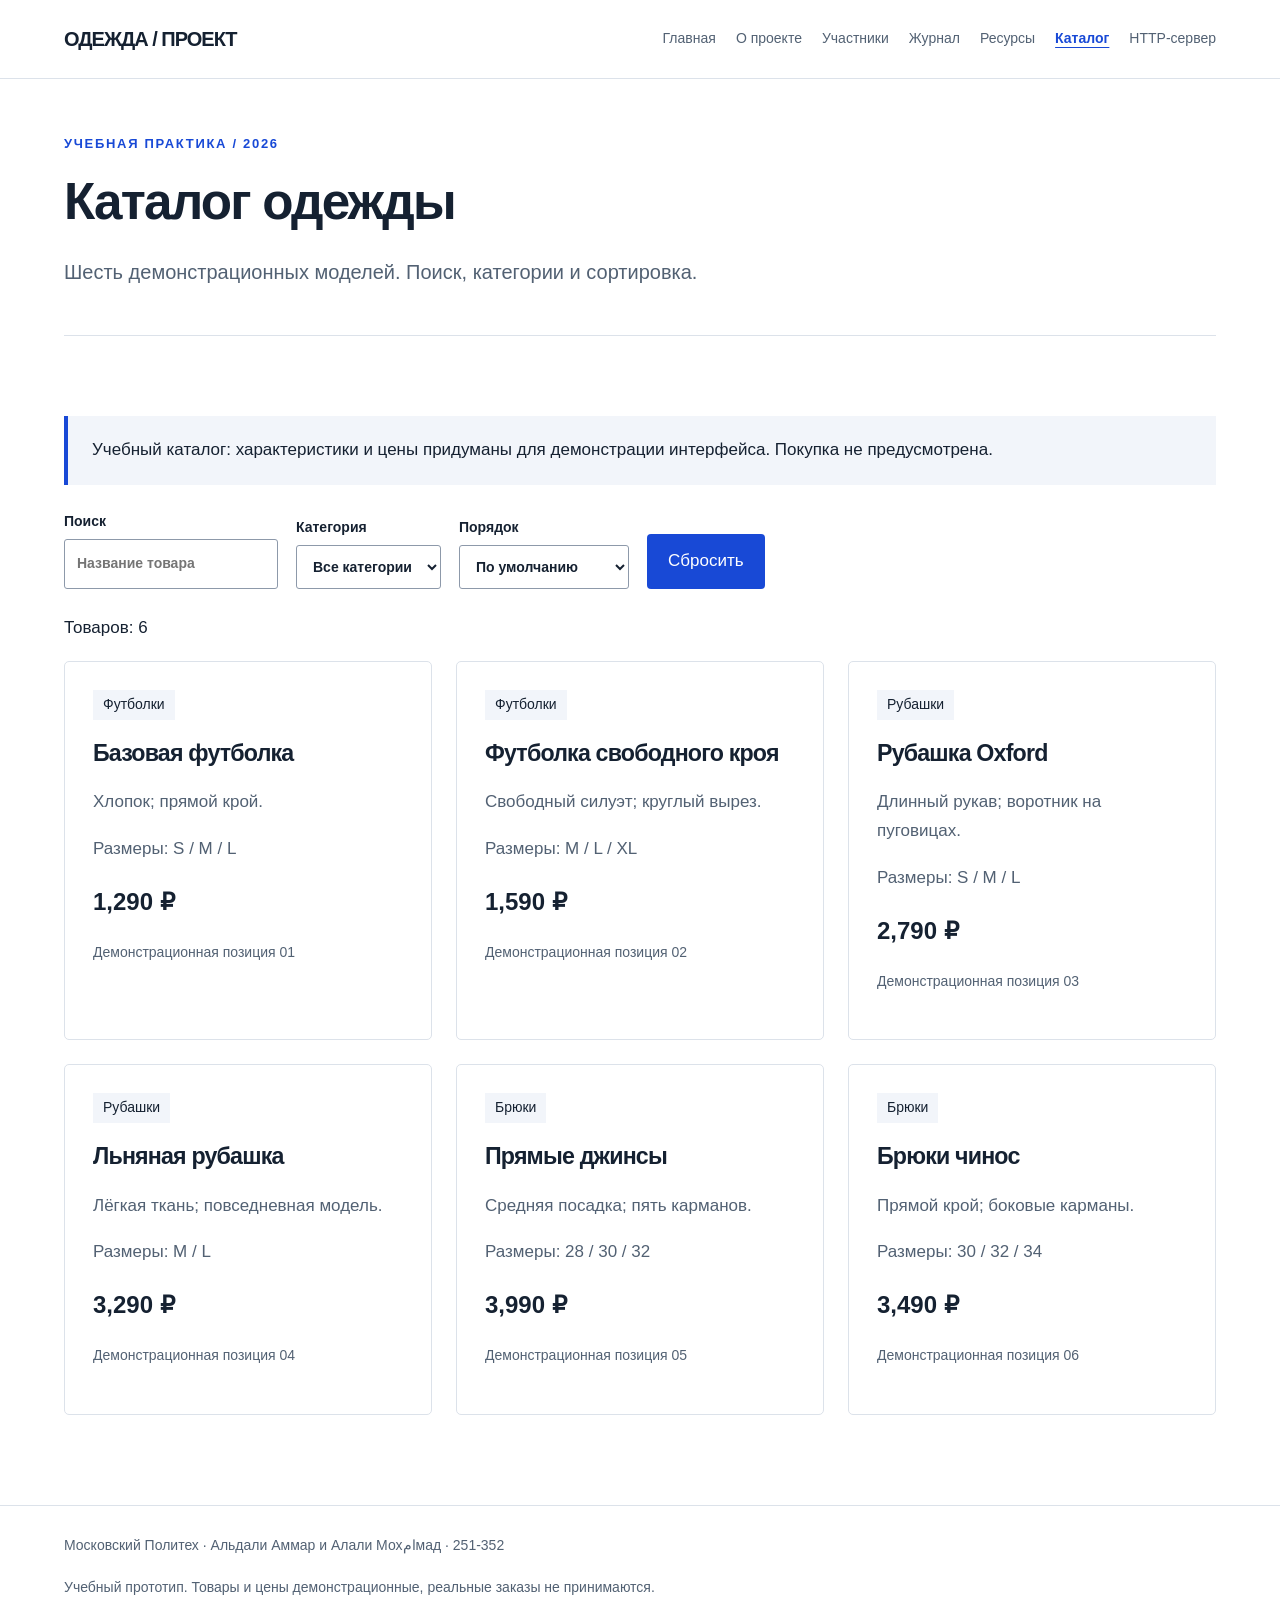
==== catalog.html @ b1fa5cef "Publish project website" ====
<!doctype html><html lang="ru"><head><meta charset="utf-8"><meta name="viewport" content="width=device-width, initial-scale=1"><meta name="description" content="Каталог одежды — учебный проект магазина одежды, группа 251-352"><title>Каталог одежды | Одежда / проект</title><link rel="stylesheet" href="style.css"></head><body><a class="skip" href="#main">К содержимому</a><header><div class="container header"><a class="brand" href="index.html">ОДЕЖДА / ПРОЕКТ</a><nav aria-label="Основная навигация"><a href="index.html">Главная</a><a href="about.html">О проекте</a><a href="members.html">Участники</a><a href="journal.html">Журнал</a><a href="resources.html">Ресурсы</a><a href="catalog.html" aria-current="page">Каталог</a><a href="technology.html">HTTP-сервер</a></nav></div></header><main id="main"><div class="container page-title"><p class="eyebrow">Учебная практика / 2026</p><h1>Каталог одежды</h1><p class="lead">Шесть демонстрационных моделей. Поиск, категории и сортировка.</p></div><section class="container section"><p class="note">Учебный каталог: характеристики и цены придуманы для демонстрации интерфейса. Покупка не предусмотрена.</p><div class="filters" id="filters" hidden><label>Поиск<input id="search" type="search" placeholder="Название товара"></label><label>Категория<select id="category"><option value="">Все категории</option><option>Футболки</option><option>Рубашки</option><option>Брюки</option></select></label><label>Порядок<select id="sort"><option value="default">По умолчанию</option><option value="asc">Сначала дешевле</option><option value="desc">Сначала дороже</option></select></label><button id="reset" type="button">Сбросить</button></div><p id="count" role="status" aria-live="polite">Товаров: 6</p><div class="grid" id="products"><article class="card product" data-name="Базовая футболка" data-category="Футболки" data-price="1290"><span class="tag">Футболки</span><h2 style="font-size:1.45rem">Базовая футболка</h2><p>Хлопок; прямой крой.</p><p>Размеры: S / M / L</p><p class="price">1,290 ₽</p><p class="meta">Демонстрационная позиция 01</p></article><article class="card product" data-name="Футболка свободного кроя" data-category="Футболки" data-price="1590"><span class="tag">Футболки</span><h2 style="font-size:1.45rem">Футболка свободного кроя</h2><p>Свободный силуэт; круглый вырез.</p><p>Размеры: M / L / XL</p><p class="price">1,590 ₽</p><p class="meta">Демонстрационная позиция 02</p></article><article class="card product" data-name="Рубашка Oxford" data-category="Рубашки" data-price="2790"><span class="tag">Рубашки</span><h2 style="font-size:1.45rem">Рубашка Oxford</h2><p>Длинный рукав; воротник на пуговицах.</p><p>Размеры: S / M / L</p><p class="price">2,790 ₽</p><p class="meta">Демонстрационная позиция 03</p></article><article class="card product" data-name="Льняная рубашка" data-category="Рубашки" data-price="3290"><span class="tag">Рубашки</span><h2 style="font-size:1.45rem">Льняная рубашка</h2><p>Лёгкая ткань; повседневная модель.</p><p>Размеры: M / L</p><p class="price">3,290 ₽</p><p class="meta">Демонстрационная позиция 04</p></article><article class="card product" data-name="Прямые джинсы" data-category="Брюки" data-price="3990"><span class="tag">Брюки</span><h2 style="font-size:1.45rem">Прямые джинсы</h2><p>Средняя посадка; пять карманов.</p><p>Размеры: 28 / 30 / 32</p><p class="price">3,990 ₽</p><p class="meta">Демонстрационная позиция 05</p></article><article class="card product" data-name="Брюки чинос" data-category="Брюки" data-price="3490"><span class="tag">Брюки</span><h2 style="font-size:1.45rem">Брюки чинос</h2><p>Прямой крой; боковые карманы.</p><p>Размеры: 30 / 32 / 34</p><p class="price">3,490 ₽</p><p class="meta">Демонстрационная позиция 06</p></article></div><p id="empty" hidden>Ничего не найдено. Измените запрос или сбросьте фильтры.</p><noscript><p>Для поиска и сортировки включите JavaScript. Все товары показаны выше.</p></noscript></section><script src="catalog.js" defer></script></main><footer><div class="container"><p>Московский Политех · Альдали Аммар и Алали Мохامмад · 251-352</p><p>Учебный прототип. Товары и цены демонстрационные, реальные заказы не принимаются.</p></div></footer></body></html>
---- style.css ----
:root{--ink:#152131;--muted:#526173;--blue:#1849d6;--line:#dce2ea;--paper:#fff;--wash:#f2f5fa}*{box-sizing:border-box}body{margin:0;background:var(--paper);color:var(--ink);font:17px/1.7 Arial,sans-serif}a{color:var(--blue);text-underline-offset:4px}a:hover{text-decoration-thickness:2px}a:focus-visible,button:focus-visible,input:focus-visible,select:focus-visible{outline:3px solid #cf7900;outline-offset:4px}.container{width:min(1160px,90%);margin:auto}.skip{position:absolute;top:-100px;background:#fff;padding:12px;z-index:5}.skip:focus{top:0}header{border-bottom:1px solid var(--line);background:white}.header{display:flex;justify-content:space-between;gap:25px;align-items:center;padding:22px 0}.brand{font-size:20px;font-weight:800;text-decoration:none;color:var(--ink);letter-spacing:-1px}nav{display:flex;flex-wrap:wrap;gap:12px 20px}nav a{font-size:14px;text-decoration:none;color:var(--muted)}nav a[aria-current]{color:var(--blue);font-weight:bold;text-decoration:underline}h1,h2,h3{line-height:1.14;letter-spacing:-.035em}h1{font-size:clamp(2.3rem,5vw,4.8rem);margin:14px 0 24px}h2{font-size:clamp(1.7rem,3vw,2.6rem);margin:12px 0 22px}h3{font-size:1.3rem}p{margin:0 0 18px}.eyebrow{font-size:13px;letter-spacing:.13em;text-transform:uppercase;font-weight:bold;color:var(--blue)}.hero{display:grid;grid-template-columns:1.05fr 1fr;gap:50px;padding:68px 0;align-items:center}.hero img{width:100%;height:510px;object-fit:cover;border-radius:3px}.lead{font-size:20px;color:var(--muted);max-width:740px}.button,button{display:inline-block;background:var(--blue);color:#fff;padding:13px 21px;border:0;border-radius:4px;font:inherit;text-decoration:none;cursor:pointer}.secondary{background:var(--wash);color:var(--ink)}.actions{display:flex;flex-wrap:wrap;gap:12px;margin:25px 0}.section{padding:55px 0}.band{background:var(--wash)}.grid{display:grid;grid-template-columns:repeat(3,1fr);gap:24px}.two{grid-template-columns:repeat(2,1fr)}.card{padding:28px;border:1px solid var(--line);background:white;border-radius:5px}.number{font-size:14px;color:var(--blue);font-weight:bold}.card p{color:var(--muted)}.page-title{padding:54px 0 28px;border-bottom:1px solid var(--line)}.page-title h1{font-size:clamp(2.2rem,4vw,3.5rem)}.prose{max-width:850px}.prose h2{margin-top:40px}.prose img,.diagram{width:100%;height:auto}.note{padding:20px 24px;border-left:4px solid var(--blue);background:var(--wash);margin:25px 0}footer{border-top:1px solid var(--line);padding:28px 0;margin-top:35px;color:var(--muted);font-size:14px}.meta{color:var(--muted);font-size:14px}.timeline article{padding:24px 0 24px 28px;border-left:2px solid var(--line)}.timeline time{color:var(--blue);font-weight:bold;font-size:14px}.tag{display:inline-block;background:var(--wash);padding:3px 10px;font-size:14px;margin-bottom:8px}.price{font-size:24px;font-weight:bold;color:var(--ink)!important}.filters{display:flex;flex-wrap:wrap;gap:18px;align-items:end;margin:25px 0}.filters label{display:flex;flex-direction:column;font-size:14px;font-weight:bold;gap:5px}input,select{font:inherit;padding:12px;border:1px solid #8d99aa;border-radius:3px;background:white;color:var(--ink);max-width:100%}pre{overflow:auto;background:#152131;color:#f5f7fc;padding:20px;border-radius:4px;font-size:14px}code{overflow-wrap:anywhere}table{width:100%;border-collapse:collapse;font-size:15px}td,th{padding:12px;text-align:left;border-bottom:1px solid var(--line);vertical-align:top}th{background:var(--wash)}.table-wrap{overflow:auto}details{border-bottom:1px solid var(--line);padding:15px 0}summary{cursor:pointer;font-weight:bold}figure{margin:30px 0}figcaption{font-size:14px;color:var(--muted)}[hidden]{display:none!important}@media(max-width:850px){.header{display:block}nav{margin-top:16px}.hero{grid-template-columns:1fr;padding:35px 0;gap:22px}.hero img{height:300px}.grid{grid-template-columns:1fr 1fr}}@media(max-width:560px){.grid,.two{grid-template-columns:1fr}.section{padding:30px 0}.card{padding:22px}.filters,.filters label{width:100%}.hero img{height:240px}.lead{font-size:18px}nav{gap:12px}.page-title{padding-top:30px}}
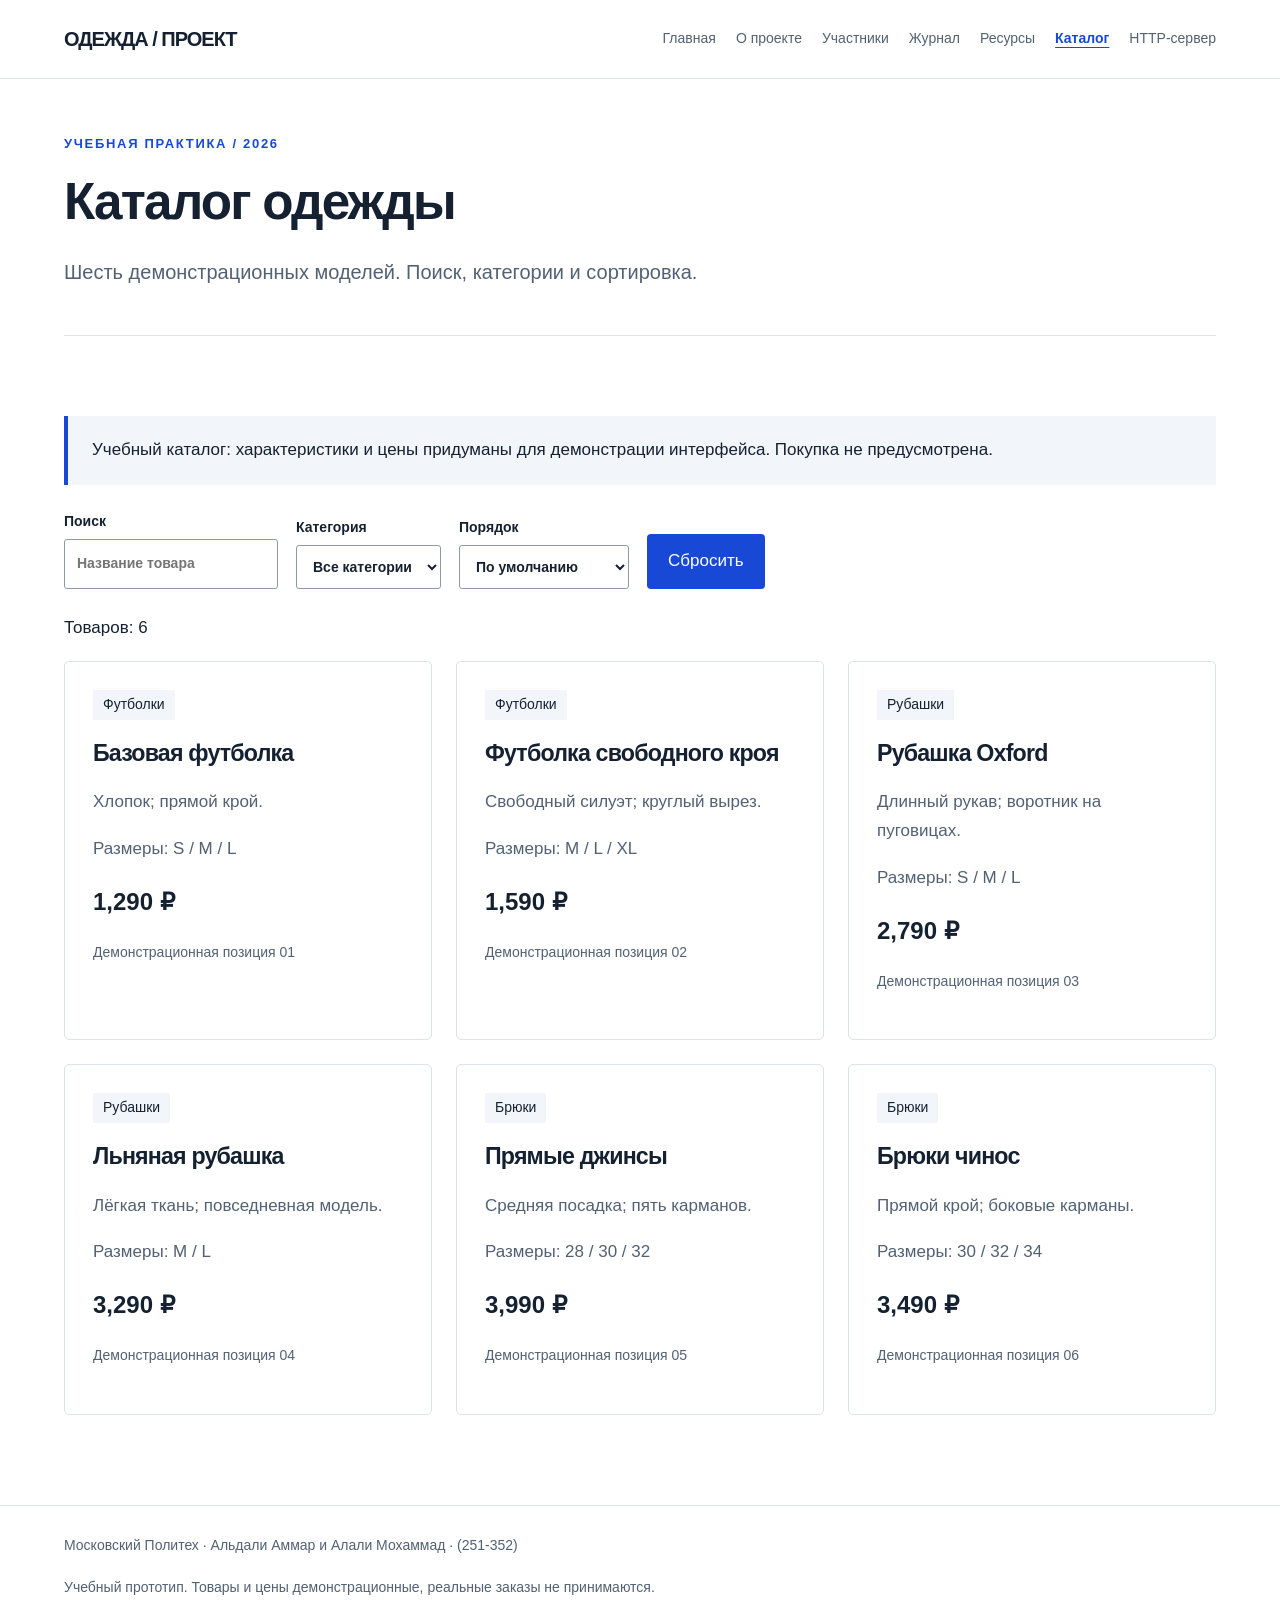
==== commit 640e2e8a: "Update website content and remove demo video" ====
--- a/catalog.html
+++ b/catalog.html
@@ -1 +1 @@
-<!doctype html><html lang="ru"><head><meta charset="utf-8"><meta name="viewport" content="width=device-width, initial-scale=1"><meta name="description" content="Каталог одежды — учебный проект магазина одежды, группа 251-352"><title>Каталог одежды | Одежда / проект</title><link rel="stylesheet" href="style.css"></head><body><a class="skip" href="#main">К содержимому</a><header><div class="container header"><a class="brand" href="index.html">ОДЕЖДА / ПРОЕКТ</a><nav aria-label="Основная навигация"><a href="index.html">Главная</a><a href="about.html">О проекте</a><a href="members.html">Участники</a><a href="journal.html">Журнал</a><a href="resources.html">Ресурсы</a><a href="catalog.html" aria-current="page">Каталог</a><a href="technology.html">HTTP-сервер</a></nav></div></header><main id="main"><div class="container page-title"><p class="eyebrow">Учебная практика / 2026</p><h1>Каталог одежды</h1><p class="lead">Шесть демонстрационных моделей. Поиск, категории и сортировка.</p></div><section class="container section"><p class="note">Учебный каталог: характеристики и цены придуманы для демонстрации интерфейса. Покупка не предусмотрена.</p><div class="filters" id="filters" hidden><label>Поиск<input id="search" type="search" placeholder="Название товара"></label><label>Категория<select id="category"><option value="">Все категории</option><option>Футболки</option><option>Рубашки</option><option>Брюки</option></select></label><label>Порядок<select id="sort"><option value="default">По умолчанию</option><option value="asc">Сначала дешевле</option><option value="desc">Сначала дороже</option></select></label><button id="reset" type="button">Сбросить</button></div><p id="count" role="status" aria-live="polite">Товаров: 6</p><div class="grid" id="products"><article class="card product" data-name="Базовая футболка" data-category="Футболки" data-price="1290"><span class="tag">Футболки</span><h2 style="font-size:1.45rem">Базовая футболка</h2><p>Хлопок; прямой крой.</p><p>Размеры: S / M / L</p><p class="price">1,290 ₽</p><p class="meta">Демонстрационная позиция 01</p></article><article class="card product" data-name="Футболка свободного кроя" data-category="Футболки" data-price="1590"><span class="tag">Футболки</span><h2 style="font-size:1.45rem">Футболка свободного кроя</h2><p>Свободный силуэт; круглый вырез.</p><p>Размеры: M / L / XL</p><p class="price">1,590 ₽</p><p class="meta">Демонстрационная позиция 02</p></article><article class="card product" data-name="Рубашка Oxford" data-category="Рубашки" data-price="2790"><span class="tag">Рубашки</span><h2 style="font-size:1.45rem">Рубашка Oxford</h2><p>Длинный рукав; воротник на пуговицах.</p><p>Размеры: S / M / L</p><p class="price">2,790 ₽</p><p class="meta">Демонстрационная позиция 03</p></article><article class="card product" data-name="Льняная рубашка" data-category="Рубашки" data-price="3290"><span class="tag">Рубашки</span><h2 style="font-size:1.45rem">Льняная рубашка</h2><p>Лёгкая ткань; повседневная модель.</p><p>Размеры: M / L</p><p class="price">3,290 ₽</p><p class="meta">Демонстрационная позиция 04</p></article><article class="card product" data-name="Прямые джинсы" data-category="Брюки" data-price="3990"><span class="tag">Брюки</span><h2 style="font-size:1.45rem">Прямые джинсы</h2><p>Средняя посадка; пять карманов.</p><p>Размеры: 28 / 30 / 32</p><p class="price">3,990 ₽</p><p class="meta">Демонстрационная позиция 05</p></article><article class="card product" data-name="Брюки чинос" data-category="Брюки" data-price="3490"><span class="tag">Брюки</span><h2 style="font-size:1.45rem">Брюки чинос</h2><p>Прямой крой; боковые карманы.</p><p>Размеры: 30 / 32 / 34</p><p class="price">3,490 ₽</p><p class="meta">Демонстрационная позиция 06</p></article></div><p id="empty" hidden>Ничего не найдено. Измените запрос или сбросьте фильтры.</p><noscript><p>Для поиска и сортировки включите JavaScript. Все товары показаны выше.</p></noscript></section><script src="catalog.js" defer></script></main><footer><div class="container"><p>Московский Политех · Альдали Аммар и Алали Мохامмад · 251-352</p><p>Учебный прототип. Товары и цены демонстрационные, реальные заказы не принимаются.</p></div></footer></body></html>
+<!doctype html><html lang="ru"><head><meta charset="utf-8"><meta name="viewport" content="width=device-width, initial-scale=1"><meta name="description" content="Каталог одежды — учебный проект магазина одежды, группа 251-352"><title>Каталог одежды | Одежда / проект</title><link rel="stylesheet" href="style.css"></head><body><a class="skip" href="#main">К содержимому</a><header><div class="container header"><a class="brand" href="index.html">ОДЕЖДА / ПРОЕКТ</a><nav aria-label="Основная навигация"><a href="index.html">Главная</a><a href="about.html">О проекте</a><a href="members.html">Участники</a><a href="journal.html">Журнал</a><a href="resources.html">Ресурсы</a><a href="catalog.html" aria-current="page">Каталог</a><a href="technology.html">HTTP-сервер</a></nav></div></header><main id="main"><div class="container page-title"><p class="eyebrow">Учебная практика / 2026</p><h1>Каталог одежды</h1><p class="lead">Шесть демонстрационных моделей. Поиск, категории и сортировка.</p></div><section class="container section"><p class="note">Учебный каталог: характеристики и цены придуманы для демонстрации интерфейса. Покупка не предусмотрена.</p><div class="filters" id="filters" hidden><label>Поиск<input id="search" type="search" placeholder="Название товара"></label><label>Категория<select id="category"><option value="">Все категории</option><option>Футболки</option><option>Рубашки</option><option>Брюки</option></select></label><label>Порядок<select id="sort"><option value="default">По умолчанию</option><option value="asc">Сначала дешевле</option><option value="desc">Сначала дороже</option></select></label><button id="reset" type="button">Сбросить</button></div><p id="count" role="status" aria-live="polite">Товаров: 6</p><div class="grid" id="products"><article class="card product" data-name="Базовая футболка" data-category="Футболки" data-price="1290"><span class="tag">Футболки</span><h2 style="font-size:1.45rem">Базовая футболка</h2><p>Хлопок; прямой крой.</p><p>Размеры: S / M / L</p><p class="price">1,290 ₽</p><p class="meta">Демонстрационная позиция 01</p></article><article class="card product" data-name="Футболка свободного кроя" data-category="Футболки" data-price="1590"><span class="tag">Футболки</span><h2 style="font-size:1.45rem">Футболка свободного кроя</h2><p>Свободный силуэт; круглый вырез.</p><p>Размеры: M / L / XL</p><p class="price">1,590 ₽</p><p class="meta">Демонстрационная позиция 02</p></article><article class="card product" data-name="Рубашка Oxford" data-category="Рубашки" data-price="2790"><span class="tag">Рубашки</span><h2 style="font-size:1.45rem">Рубашка Oxford</h2><p>Длинный рукав; воротник на пуговицах.</p><p>Размеры: S / M / L</p><p class="price">2,790 ₽</p><p class="meta">Демонстрационная позиция 03</p></article><article class="card product" data-name="Льняная рубашка" data-category="Рубашки" data-price="3290"><span class="tag">Рубашки</span><h2 style="font-size:1.45rem">Льняная рубашка</h2><p>Лёгкая ткань; повседневная модель.</p><p>Размеры: M / L</p><p class="price">3,290 ₽</p><p class="meta">Демонстрационная позиция 04</p></article><article class="card product" data-name="Прямые джинсы" data-category="Брюки" data-price="3990"><span class="tag">Брюки</span><h2 style="font-size:1.45rem">Прямые джинсы</h2><p>Средняя посадка; пять карманов.</p><p>Размеры: 28 / 30 / 32</p><p class="price">3,990 ₽</p><p class="meta">Демонстрационная позиция 05</p></article><article class="card product" data-name="Брюки чинос" data-category="Брюки" data-price="3490"><span class="tag">Брюки</span><h2 style="font-size:1.45rem">Брюки чинос</h2><p>Прямой крой; боковые карманы.</p><p>Размеры: 30 / 32 / 34</p><p class="price">3,490 ₽</p><p class="meta">Демонстрационная позиция 06</p></article></div><p id="empty" hidden>Ничего не найдено. Измените запрос или сбросьте фильтры.</p><noscript><p>Для поиска и сортировки включите JavaScript. Все товары показаны выше.</p></noscript></section><script src="catalog.js" defer></script></main><footer><div class="container"><p>Московский Политех · Альдали Аммар и Алали Мохаммад · (251-352)</p><p>Учебный прототип. Товары и цены демонстрационные, реальные заказы не принимаются.</p></div></footer></body></html>
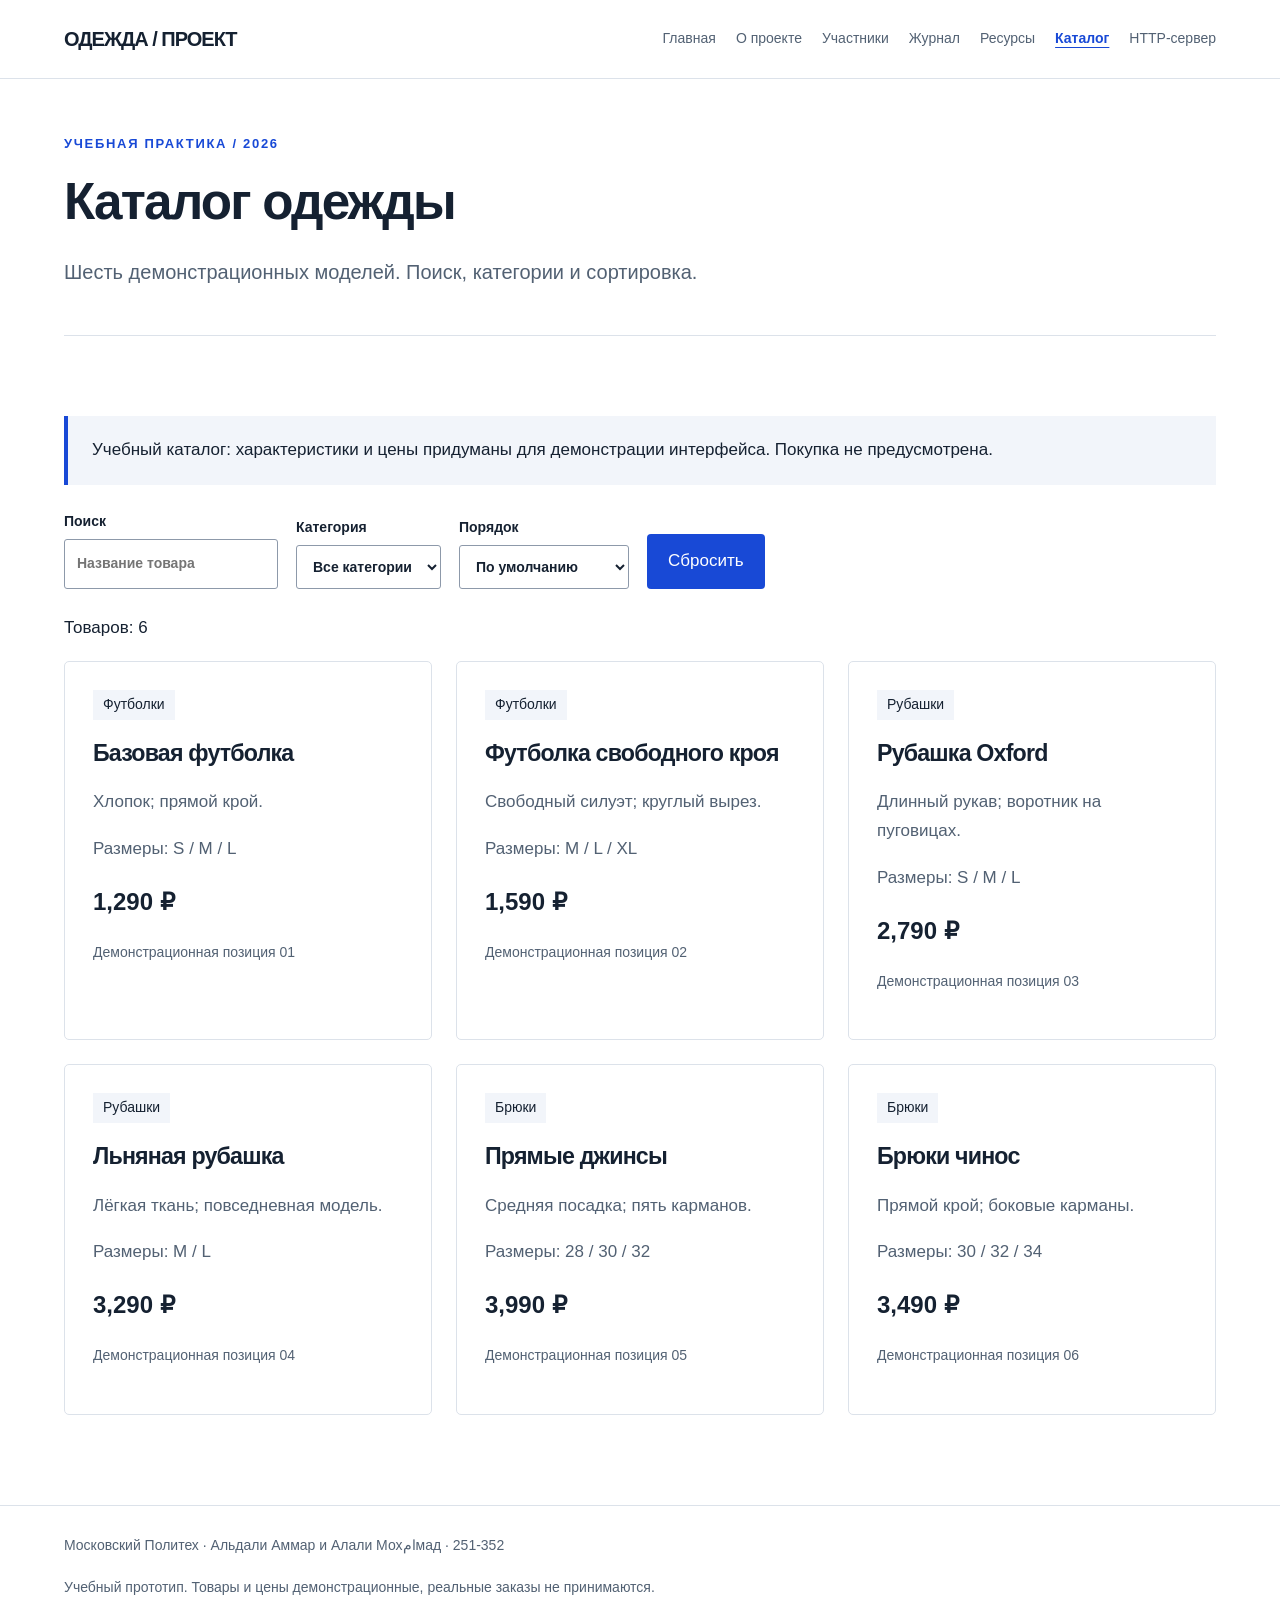
==== commit 84708d5a: "Restore website edits and remove demo video" ====
--- a/catalog.html
+++ b/catalog.html
@@ -1 +1 @@
-<!doctype html><html lang="ru"><head><meta charset="utf-8"><meta name="viewport" content="width=device-width, initial-scale=1"><meta name="description" content="Каталог одежды — учебный проект магазина одежды, группа 251-352"><title>Каталог одежды | Одежда / проект</title><link rel="stylesheet" href="style.css"></head><body><a class="skip" href="#main">К содержимому</a><header><div class="container header"><a class="brand" href="index.html">ОДЕЖДА / ПРОЕКТ</a><nav aria-label="Основная навигация"><a href="index.html">Главная</a><a href="about.html">О проекте</a><a href="members.html">Участники</a><a href="journal.html">Журнал</a><a href="resources.html">Ресурсы</a><a href="catalog.html" aria-current="page">Каталог</a><a href="technology.html">HTTP-сервер</a></nav></div></header><main id="main"><div class="container page-title"><p class="eyebrow">Учебная практика / 2026</p><h1>Каталог одежды</h1><p class="lead">Шесть демонстрационных моделей. Поиск, категории и сортировка.</p></div><section class="container section"><p class="note">Учебный каталог: характеристики и цены придуманы для демонстрации интерфейса. Покупка не предусмотрена.</p><div class="filters" id="filters" hidden><label>Поиск<input id="search" type="search" placeholder="Название товара"></label><label>Категория<select id="category"><option value="">Все категории</option><option>Футболки</option><option>Рубашки</option><option>Брюки</option></select></label><label>Порядок<select id="sort"><option value="default">По умолчанию</option><option value="asc">Сначала дешевле</option><option value="desc">Сначала дороже</option></select></label><button id="reset" type="button">Сбросить</button></div><p id="count" role="status" aria-live="polite">Товаров: 6</p><div class="grid" id="products"><article class="card product" data-name="Базовая футболка" data-category="Футболки" data-price="1290"><span class="tag">Футболки</span><h2 style="font-size:1.45rem">Базовая футболка</h2><p>Хлопок; прямой крой.</p><p>Размеры: S / M / L</p><p class="price">1,290 ₽</p><p class="meta">Демонстрационная позиция 01</p></article><article class="card product" data-name="Футболка свободного кроя" data-category="Футболки" data-price="1590"><span class="tag">Футболки</span><h2 style="font-size:1.45rem">Футболка свободного кроя</h2><p>Свободный силуэт; круглый вырез.</p><p>Размеры: M / L / XL</p><p class="price">1,590 ₽</p><p class="meta">Демонстрационная позиция 02</p></article><article class="card product" data-name="Рубашка Oxford" data-category="Рубашки" data-price="2790"><span class="tag">Рубашки</span><h2 style="font-size:1.45rem">Рубашка Oxford</h2><p>Длинный рукав; воротник на пуговицах.</p><p>Размеры: S / M / L</p><p class="price">2,790 ₽</p><p class="meta">Демонстрационная позиция 03</p></article><article class="card product" data-name="Льняная рубашка" data-category="Рубашки" data-price="3290"><span class="tag">Рубашки</span><h2 style="font-size:1.45rem">Льняная рубашка</h2><p>Лёгкая ткань; повседневная модель.</p><p>Размеры: M / L</p><p class="price">3,290 ₽</p><p class="meta">Демонстрационная позиция 04</p></article><article class="card product" data-name="Прямые джинсы" data-category="Брюки" data-price="3990"><span class="tag">Брюки</span><h2 style="font-size:1.45rem">Прямые джинсы</h2><p>Средняя посадка; пять карманов.</p><p>Размеры: 28 / 30 / 32</p><p class="price">3,990 ₽</p><p class="meta">Демонстрационная позиция 05</p></article><article class="card product" data-name="Брюки чинос" data-category="Брюки" data-price="3490"><span class="tag">Брюки</span><h2 style="font-size:1.45rem">Брюки чинос</h2><p>Прямой крой; боковые карманы.</p><p>Размеры: 30 / 32 / 34</p><p class="price">3,490 ₽</p><p class="meta">Демонстрационная позиция 06</p></article></div><p id="empty" hidden>Ничего не найдено. Измените запрос или сбросьте фильтры.</p><noscript><p>Для поиска и сортировки включите JavaScript. Все товары показаны выше.</p></noscript></section><script src="catalog.js" defer></script></main><footer><div class="container"><p>Московский Политех · Альдали Аммар и Алали Мохаммад · (251-352)</p><p>Учебный прототип. Товары и цены демонстрационные, реальные заказы не принимаются.</p></div></footer></body></html>
+<!doctype html><html lang="ru"><head><meta charset="utf-8"><meta name="viewport" content="width=device-width, initial-scale=1"><meta name="description" content="Каталог одежды — учебный проект магазина одежды, группа 251-352"><title>Каталог одежды | Одежда / проект</title><link rel="stylesheet" href="style.css"></head><body><a class="skip" href="#main">К содержимому</a><header><div class="container header"><a class="brand" href="index.html">ОДЕЖДА / ПРОЕКТ</a><nav aria-label="Основная навигация"><a href="index.html">Главная</a><a href="about.html">О проекте</a><a href="members.html">Участники</a><a href="journal.html">Журнал</a><a href="resources.html">Ресурсы</a><a href="catalog.html" aria-current="page">Каталог</a><a href="technology.html">HTTP-сервер</a></nav></div></header><main id="main"><div class="container page-title"><p class="eyebrow">Учебная практика / 2026</p><h1>Каталог одежды</h1><p class="lead">Шесть демонстрационных моделей. Поиск, категории и сортировка.</p></div><section class="container section"><p class="note">Учебный каталог: характеристики и цены придуманы для демонстрации интерфейса. Покупка не предусмотрена.</p><div class="filters" id="filters" hidden><label>Поиск<input id="search" type="search" placeholder="Название товара"></label><label>Категория<select id="category"><option value="">Все категории</option><option>Футболки</option><option>Рубашки</option><option>Брюки</option></select></label><label>Порядок<select id="sort"><option value="default">По умолчанию</option><option value="asc">Сначала дешевле</option><option value="desc">Сначала дороже</option></select></label><button id="reset" type="button">Сбросить</button></div><p id="count" role="status" aria-live="polite">Товаров: 6</p><div class="grid" id="products"><article class="card product" data-name="Базовая футболка" data-category="Футболки" data-price="1290"><span class="tag">Футболки</span><h2 style="font-size:1.45rem">Базовая футболка</h2><p>Хлопок; прямой крой.</p><p>Размеры: S / M / L</p><p class="price">1,290 ₽</p><p class="meta">Демонстрационная позиция 01</p></article><article class="card product" data-name="Футболка свободного кроя" data-category="Футболки" data-price="1590"><span class="tag">Футболки</span><h2 style="font-size:1.45rem">Футболка свободного кроя</h2><p>Свободный силуэт; круглый вырез.</p><p>Размеры: M / L / XL</p><p class="price">1,590 ₽</p><p class="meta">Демонстрационная позиция 02</p></article><article class="card product" data-name="Рубашка Oxford" data-category="Рубашки" data-price="2790"><span class="tag">Рубашки</span><h2 style="font-size:1.45rem">Рубашка Oxford</h2><p>Длинный рукав; воротник на пуговицах.</p><p>Размеры: S / M / L</p><p class="price">2,790 ₽</p><p class="meta">Демонстрационная позиция 03</p></article><article class="card product" data-name="Льняная рубашка" data-category="Рубашки" data-price="3290"><span class="tag">Рубашки</span><h2 style="font-size:1.45rem">Льняная рубашка</h2><p>Лёгкая ткань; повседневная модель.</p><p>Размеры: M / L</p><p class="price">3,290 ₽</p><p class="meta">Демонстрационная позиция 04</p></article><article class="card product" data-name="Прямые джинсы" data-category="Брюки" data-price="3990"><span class="tag">Брюки</span><h2 style="font-size:1.45rem">Прямые джинсы</h2><p>Средняя посадка; пять карманов.</p><p>Размеры: 28 / 30 / 32</p><p class="price">3,990 ₽</p><p class="meta">Демонстрационная позиция 05</p></article><article class="card product" data-name="Брюки чинос" data-category="Брюки" data-price="3490"><span class="tag">Брюки</span><h2 style="font-size:1.45rem">Брюки чинос</h2><p>Прямой крой; боковые карманы.</p><p>Размеры: 30 / 32 / 34</p><p class="price">3,490 ₽</p><p class="meta">Демонстрационная позиция 06</p></article></div><p id="empty" hidden>Ничего не найдено. Измените запрос или сбросьте фильтры.</p><noscript><p>Для поиска и сортировки включите JavaScript. Все товары показаны выше.</p></noscript></section><script src="catalog.js" defer></script></main><footer><div class="container"><p>Московский Политех · Альдали Аммар и Алали Мохامмад · 251-352</p><p>Учебный прототип. Товары и цены демонстрационные, реальные заказы не принимаются.</p></div></footer></body></html>
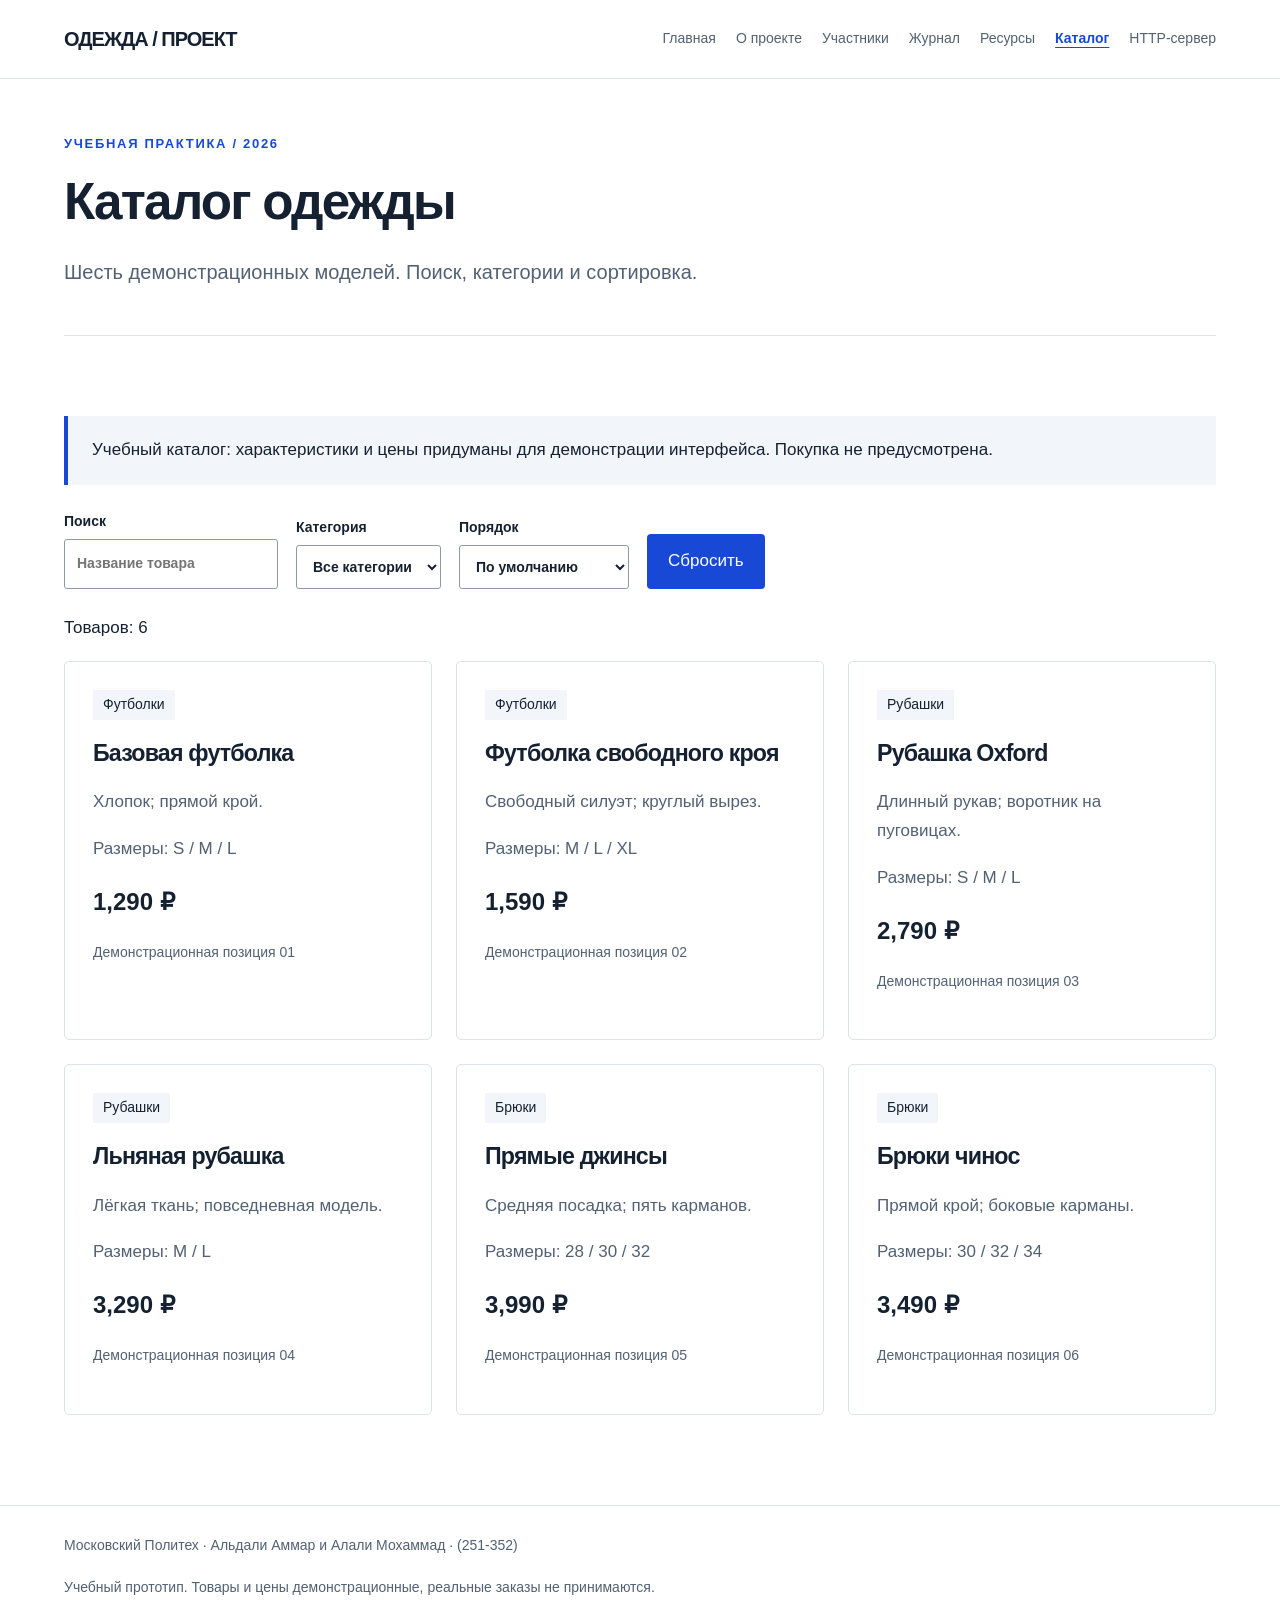
==== commit bf54a815: "Restore final website edits" ====
--- a/catalog.html
+++ b/catalog.html
@@ -1 +1 @@
-<!doctype html><html lang="ru"><head><meta charset="utf-8"><meta name="viewport" content="width=device-width, initial-scale=1"><meta name="description" content="Каталог одежды — учебный проект магазина одежды, группа 251-352"><title>Каталог одежды | Одежда / проект</title><link rel="stylesheet" href="style.css"></head><body><a class="skip" href="#main">К содержимому</a><header><div class="container header"><a class="brand" href="index.html">ОДЕЖДА / ПРОЕКТ</a><nav aria-label="Основная навигация"><a href="index.html">Главная</a><a href="about.html">О проекте</a><a href="members.html">Участники</a><a href="journal.html">Журнал</a><a href="resources.html">Ресурсы</a><a href="catalog.html" aria-current="page">Каталог</a><a href="technology.html">HTTP-сервер</a></nav></div></header><main id="main"><div class="container page-title"><p class="eyebrow">Учебная практика / 2026</p><h1>Каталог одежды</h1><p class="lead">Шесть демонстрационных моделей. Поиск, категории и сортировка.</p></div><section class="container section"><p class="note">Учебный каталог: характеристики и цены придуманы для демонстрации интерфейса. Покупка не предусмотрена.</p><div class="filters" id="filters" hidden><label>Поиск<input id="search" type="search" placeholder="Название товара"></label><label>Категория<select id="category"><option value="">Все категории</option><option>Футболки</option><option>Рубашки</option><option>Брюки</option></select></label><label>Порядок<select id="sort"><option value="default">По умолчанию</option><option value="asc">Сначала дешевле</option><option value="desc">Сначала дороже</option></select></label><button id="reset" type="button">Сбросить</button></div><p id="count" role="status" aria-live="polite">Товаров: 6</p><div class="grid" id="products"><article class="card product" data-name="Базовая футболка" data-category="Футболки" data-price="1290"><span class="tag">Футболки</span><h2 style="font-size:1.45rem">Базовая футболка</h2><p>Хлопок; прямой крой.</p><p>Размеры: S / M / L</p><p class="price">1,290 ₽</p><p class="meta">Демонстрационная позиция 01</p></article><article class="card product" data-name="Футболка свободного кроя" data-category="Футболки" data-price="1590"><span class="tag">Футболки</span><h2 style="font-size:1.45rem">Футболка свободного кроя</h2><p>Свободный силуэт; круглый вырез.</p><p>Размеры: M / L / XL</p><p class="price">1,590 ₽</p><p class="meta">Демонстрационная позиция 02</p></article><article class="card product" data-name="Рубашка Oxford" data-category="Рубашки" data-price="2790"><span class="tag">Рубашки</span><h2 style="font-size:1.45rem">Рубашка Oxford</h2><p>Длинный рукав; воротник на пуговицах.</p><p>Размеры: S / M / L</p><p class="price">2,790 ₽</p><p class="meta">Демонстрационная позиция 03</p></article><article class="card product" data-name="Льняная рубашка" data-category="Рубашки" data-price="3290"><span class="tag">Рубашки</span><h2 style="font-size:1.45rem">Льняная рубашка</h2><p>Лёгкая ткань; повседневная модель.</p><p>Размеры: M / L</p><p class="price">3,290 ₽</p><p class="meta">Демонстрационная позиция 04</p></article><article class="card product" data-name="Прямые джинсы" data-category="Брюки" data-price="3990"><span class="tag">Брюки</span><h2 style="font-size:1.45rem">Прямые джинсы</h2><p>Средняя посадка; пять карманов.</p><p>Размеры: 28 / 30 / 32</p><p class="price">3,990 ₽</p><p class="meta">Демонстрационная позиция 05</p></article><article class="card product" data-name="Брюки чинос" data-category="Брюки" data-price="3490"><span class="tag">Брюки</span><h2 style="font-size:1.45rem">Брюки чинос</h2><p>Прямой крой; боковые карманы.</p><p>Размеры: 30 / 32 / 34</p><p class="price">3,490 ₽</p><p class="meta">Демонстрационная позиция 06</p></article></div><p id="empty" hidden>Ничего не найдено. Измените запрос или сбросьте фильтры.</p><noscript><p>Для поиска и сортировки включите JavaScript. Все товары показаны выше.</p></noscript></section><script src="catalog.js" defer></script></main><footer><div class="container"><p>Московский Политех · Альдали Аммар и Алали Мохامмад · 251-352</p><p>Учебный прототип. Товары и цены демонстрационные, реальные заказы не принимаются.</p></div></footer></body></html>
+<!doctype html><html lang="ru"><head><meta charset="utf-8"><meta name="viewport" content="width=device-width, initial-scale=1"><meta name="description" content="Каталог одежды — учебный проект магазина одежды, группа 251-352"><title>Каталог одежды | Одежда / проект</title><link rel="stylesheet" href="style.css"></head><body><a class="skip" href="#main">К содержимому</a><header><div class="container header"><a class="brand" href="index.html">ОДЕЖДА / ПРОЕКТ</a><nav aria-label="Основная навигация"><a href="index.html">Главная</a><a href="about.html">О проекте</a><a href="members.html">Участники</a><a href="journal.html">Журнал</a><a href="resources.html">Ресурсы</a><a href="catalog.html" aria-current="page">Каталог</a><a href="technology.html">HTTP-сервер</a></nav></div></header><main id="main"><div class="container page-title"><p class="eyebrow">Учебная практика / 2026</p><h1>Каталог одежды</h1><p class="lead">Шесть демонстрационных моделей. Поиск, категории и сортировка.</p></div><section class="container section"><p class="note">Учебный каталог: характеристики и цены придуманы для демонстрации интерфейса. Покупка не предусмотрена.</p><div class="filters" id="filters" hidden><label>Поиск<input id="search" type="search" placeholder="Название товара"></label><label>Категория<select id="category"><option value="">Все категории</option><option>Футболки</option><option>Рубашки</option><option>Брюки</option></select></label><label>Порядок<select id="sort"><option value="default">По умолчанию</option><option value="asc">Сначала дешевле</option><option value="desc">Сначала дороже</option></select></label><button id="reset" type="button">Сбросить</button></div><p id="count" role="status" aria-live="polite">Товаров: 6</p><div class="grid" id="products"><article class="card product" data-name="Базовая футболка" data-category="Футболки" data-price="1290"><span class="tag">Футболки</span><h2 style="font-size:1.45rem">Базовая футболка</h2><p>Хлопок; прямой крой.</p><p>Размеры: S / M / L</p><p class="price">1,290 ₽</p><p class="meta">Демонстрационная позиция 01</p></article><article class="card product" data-name="Футболка свободного кроя" data-category="Футболки" data-price="1590"><span class="tag">Футболки</span><h2 style="font-size:1.45rem">Футболка свободного кроя</h2><p>Свободный силуэт; круглый вырез.</p><p>Размеры: M / L / XL</p><p class="price">1,590 ₽</p><p class="meta">Демонстрационная позиция 02</p></article><article class="card product" data-name="Рубашка Oxford" data-category="Рубашки" data-price="2790"><span class="tag">Рубашки</span><h2 style="font-size:1.45rem">Рубашка Oxford</h2><p>Длинный рукав; воротник на пуговицах.</p><p>Размеры: S / M / L</p><p class="price">2,790 ₽</p><p class="meta">Демонстрационная позиция 03</p></article><article class="card product" data-name="Льняная рубашка" data-category="Рубашки" data-price="3290"><span class="tag">Рубашки</span><h2 style="font-size:1.45rem">Льняная рубашка</h2><p>Лёгкая ткань; повседневная модель.</p><p>Размеры: M / L</p><p class="price">3,290 ₽</p><p class="meta">Демонстрационная позиция 04</p></article><article class="card product" data-name="Прямые джинсы" data-category="Брюки" data-price="3990"><span class="tag">Брюки</span><h2 style="font-size:1.45rem">Прямые джинсы</h2><p>Средняя посадка; пять карманов.</p><p>Размеры: 28 / 30 / 32</p><p class="price">3,990 ₽</p><p class="meta">Демонстрационная позиция 05</p></article><article class="card product" data-name="Брюки чинос" data-category="Брюки" data-price="3490"><span class="tag">Брюки</span><h2 style="font-size:1.45rem">Брюки чинос</h2><p>Прямой крой; боковые карманы.</p><p>Размеры: 30 / 32 / 34</p><p class="price">3,490 ₽</p><p class="meta">Демонстрационная позиция 06</p></article></div><p id="empty" hidden>Ничего не найдено. Измените запрос или сбросьте фильтры.</p><noscript><p>Для поиска и сортировки включите JavaScript. Все товары показаны выше.</p></noscript></section><script src="catalog.js" defer></script></main><footer><div class="container"><p>Московский Политех · Альдали Аммар и Алали Мохаммад · (251-352)</p><p>Учебный прототип. Товары и цены демонстрационные, реальные заказы не принимаются.</p></div></footer></body></html>
